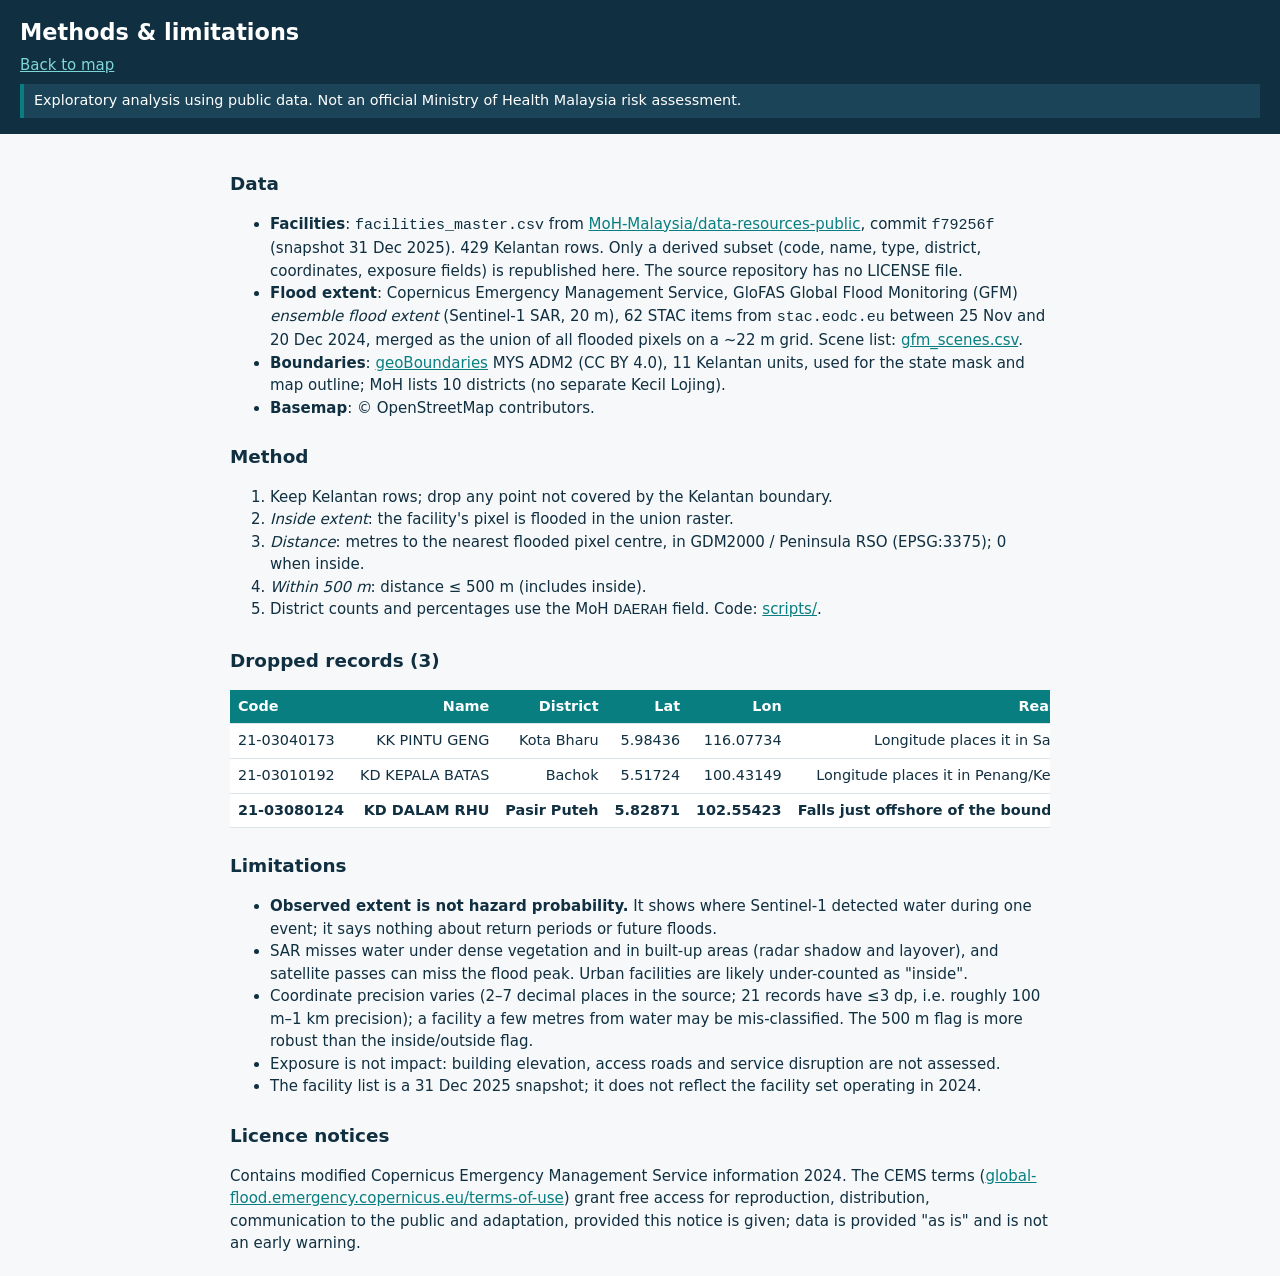
==== methods.html @ cee4d5ee "Kelantan health-facility flood exposure map (GFM Nov-Dec 2024)" ====
<!doctype html>
<html lang="en">
<head>
<meta charset="utf-8">
<meta name="viewport" content="width=device-width, initial-scale=1">
<title>Methods &amp; limitations · Kelantan Flood Exposure of Health Facilities</title>
<link rel="stylesheet" href="style.css">
</head>
<body>
<header>
  <h1>Methods &amp; limitations</h1>
  <p class="sub"><a href="index.html">Back to map</a></p>
  <p class="disclaimer" role="note">Exploratory analysis using public data. Not an official Ministry of Health Malaysia risk assessment.</p>
</header>
<article>
<h2>Data</h2>
<ul>
  <li><strong>Facilities</strong>: <code>facilities_master.csv</code> from <a href="https://github.com/MoH-Malaysia/data-resources-public">MoH-Malaysia/data-resources-public</a>, commit <code>f79256f</code> (snapshot 31 Dec 2025). 429 Kelantan rows. Only a derived subset (code, name, type, district, coordinates, exposure fields) is republished here. The source repository has no LICENSE file.</li>
  <li><strong>Flood extent</strong>: Copernicus Emergency Management Service, GloFAS Global Flood Monitoring (GFM) <em>ensemble flood extent</em> (Sentinel-1 SAR, 20 m), 62 STAC items from <code>stac.eodc.eu</code> between 25 Nov and 20 Dec 2024, merged as the union of all flooded pixels on a ~22 m grid. Scene list: <a href="data/gfm_scenes.csv">gfm_scenes.csv</a>.</li>
  <li><strong>Boundaries</strong>: <a href="https://www.geoboundaries.org/">geoBoundaries</a> MYS ADM2 (CC BY 4.0), 11 Kelantan units, used for the state mask and map outline; MoH lists 10 districts (no separate Kecil Lojing).</li>
  <li><strong>Basemap</strong>: © OpenStreetMap contributors.</li>
</ul>
<h2>Method</h2>
<ol>
  <li>Keep Kelantan rows; drop any point not covered by the Kelantan boundary.</li>
  <li><em>Inside extent</em>: the facility's pixel is flooded in the union raster.</li>
  <li><em>Distance</em>: metres to the nearest flooded pixel centre, in GDM2000 / Peninsula RSO (EPSG:3375); 0 when inside.</li>
  <li><em>Within 500 m</em>: distance ≤ 500 m (includes inside).</li>
  <li>District counts and percentages use the MoH <code>DAERAH</code> field. Code: <a href="https://github.com/ruhaifimd/kelantan-flood-health-facilities/tree/main/scripts">scripts/</a>.</li>
</ol>
<h2>Dropped records (3)</h2>
<div class="tablewrap"><table>
<thead><tr><th>Code</th><th>Name</th><th>District</th><th>Lat</th><th>Lon</th><th>Reason</th></tr></thead>
<tbody>
<tr><td>21-03040173</td><td>KK PINTU GENG</td><td>Kota Bharu</td><td>5.98436</td><td>116.07734</td><td>Longitude places it in Sabah</td></tr>
<tr><td>21-03010192</td><td>KD KEPALA BATAS</td><td>Bachok</td><td>5.51724</td><td>100.43149</td><td>Longitude places it in Penang/Kedah</td></tr>
<tr><td>21-03080124</td><td>KD DALAM RHU</td><td>Pasir Puteh</td><td>5.82871</td><td>102.55423</td><td>Falls just offshore of the boundary</td></tr>
</tbody></table></div>
<h2>Limitations</h2>
<ul>
  <li><strong>Observed extent is not hazard probability.</strong> It shows where Sentinel-1 detected water during one event; it says nothing about return periods or future floods.</li>
  <li>SAR misses water under dense vegetation and in built-up areas (radar shadow and layover), and satellite passes can miss the flood peak. Urban facilities are likely under-counted as "inside".</li>
  <li>Coordinate precision varies (2–7 decimal places in the source; 21 records have ≤3 dp, i.e. roughly 100 m–1 km precision); a facility a few metres from water may be mis-classified. The 500 m flag is more robust than the inside/outside flag.</li>
  <li>Exposure is not impact: building elevation, access roads and service disruption are not assessed.</li>
  <li>The facility list is a 31 Dec 2025 snapshot; it does not reflect the facility set operating in 2024.</li>
</ul>
<h2>Licence notices</h2>
<p>Contains modified Copernicus Emergency Management Service information 2024. The CEMS terms (<a href="https://global-flood.emergency.copernicus.eu/terms-of-use/">global-flood.emergency.copernicus.eu/terms-of-use</a>) grant free access for reproduction, distribution, communication to the public and adaptation, provided this notice is given; data is provided "as is" and is not an early warning.</p>
</article>
</body>
</html>
---- style.css ----
body{margin:0;font:15px/1.5 system-ui,-apple-system,"Segoe UI",sans-serif;color:#102f40;background:#f6f8f9}
header{background:#102f40;color:#fff;padding:16px 20px}
header h1{margin:0;font-size:1.4rem}
header a{color:#7fd6d7}
.sub{margin:4px 0}
.disclaimer{margin:8px 0 0;padding:6px 10px;border-left:4px solid #087e80;background:#1b4458;font-size:.9rem}
main{max-width:1200px;margin:0 auto;padding:12px 16px}
.controls{display:flex;flex-wrap:wrap;gap:12px;align-items:center;margin-bottom:10px}
select{font:inherit;padding:6px;border:1px solid #087e80;border-radius:4px;min-height:36px}
#map{height:70vh;min-height:380px;border:1px solid #c9d4da;border-radius:6px}
.legend{background:#fff;padding:8px 10px;border-radius:4px;box-shadow:0 1px 4px #0004;font-size:12px;line-height:1.6}
.legend i{display:inline-block;width:11px;height:11px;border-radius:50%;margin-right:6px;vertical-align:-1px;border:1px solid #fff}
.legend i.sq{border-radius:0;background:#1f6fc8;opacity:.8}
h2{font-size:1.15rem;margin-top:24px}
.note{font-size:.9rem;color:#33505f}
a{color:#087e80}
.tablewrap{overflow-x:auto}
table{border-collapse:collapse;width:100%;background:#fff;font-size:.9rem}
th,td{padding:6px 8px;border-bottom:1px solid #dde5e9;text-align:right;white-space:nowrap}
th:first-child,td:first-child{text-align:left}
th{background:#087e80;color:#fff}
tbody tr:last-child{font-weight:600}
footer{max-width:1200px;margin:24px auto;padding:0 16px 24px;font-size:.85rem;color:#33505f}
article{max-width:820px;margin:0 auto;padding:12px 16px}
@media (max-width:600px){header h1{font-size:1.15rem}#map{height:60vh}.legend{font-size:11px;padding:6px}}
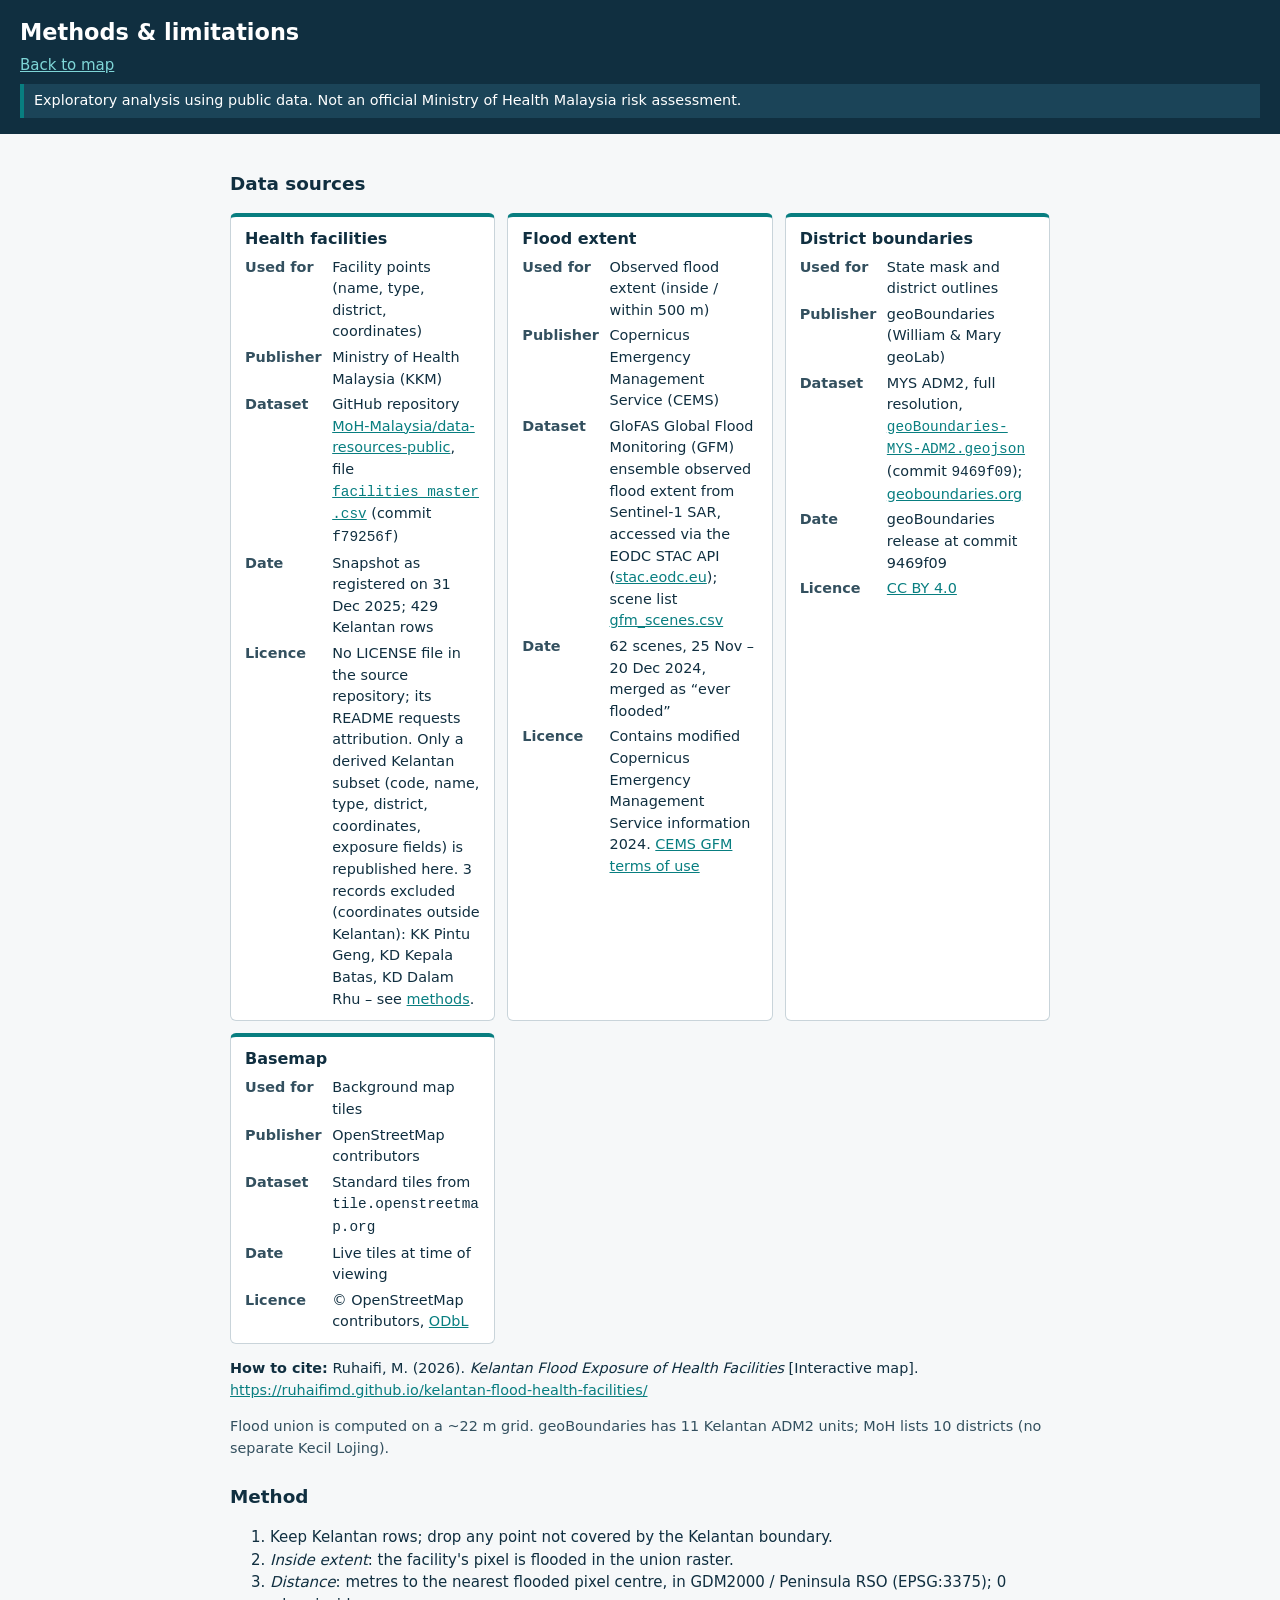
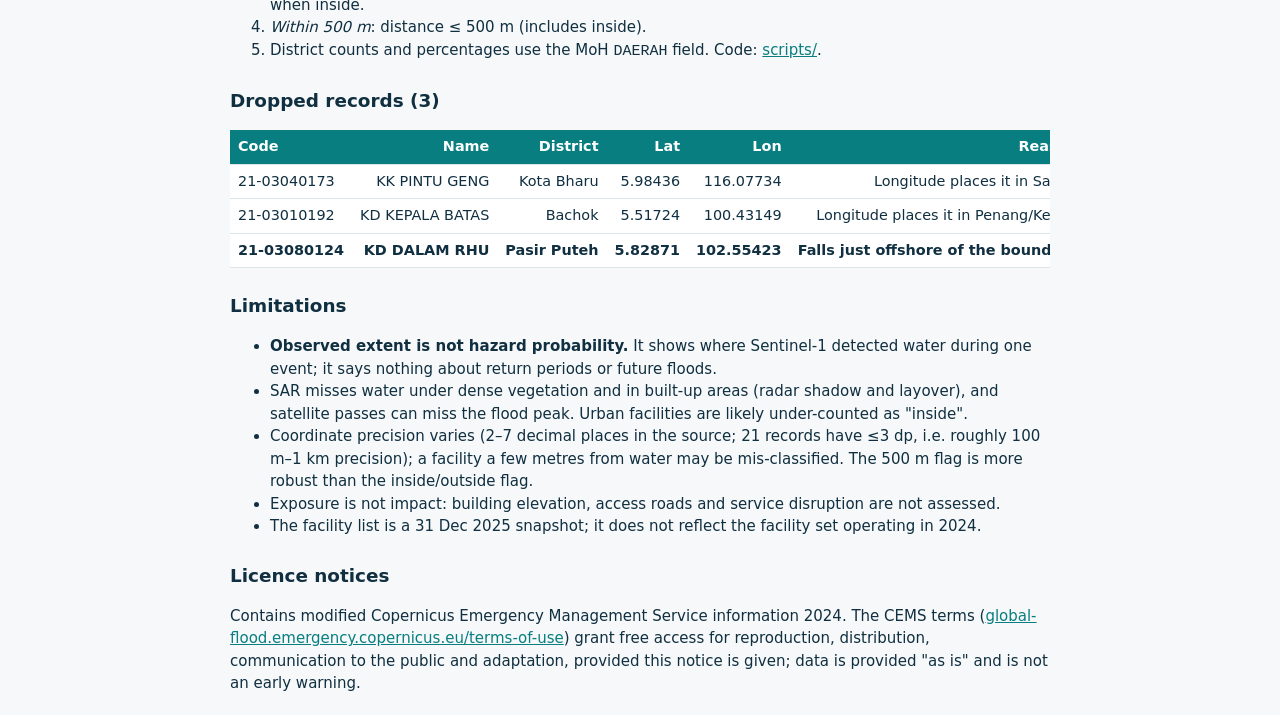
==== commit 6d553975: "Add prominent Data sources section to map, methods and README" ====
--- a/methods.html
+++ b/methods.html
@@ -13,13 +13,25 @@
   <p class="disclaimer" role="note">Exploratory analysis using public data. Not an official Ministry of Health Malaysia risk assessment.</p>
 </header>
 <article>
-<h2>Data</h2>
-<ul>
-  <li><strong>Facilities</strong>: <code>facilities_master.csv</code> from <a href="https://github.com/MoH-Malaysia/data-resources-public">MoH-Malaysia/data-resources-public</a>, commit <code>f79256f</code> (snapshot 31 Dec 2025). 429 Kelantan rows. Only a derived subset (code, name, type, district, coordinates, exposure fields) is republished here. The source repository has no LICENSE file.</li>
-  <li><strong>Flood extent</strong>: Copernicus Emergency Management Service, GloFAS Global Flood Monitoring (GFM) <em>ensemble flood extent</em> (Sentinel-1 SAR, 20 m), 62 STAC items from <code>stac.eodc.eu</code> between 25 Nov and 20 Dec 2024, merged as the union of all flooded pixels on a ~22 m grid. Scene list: <a href="data/gfm_scenes.csv">gfm_scenes.csv</a>.</li>
-  <li><strong>Boundaries</strong>: <a href="https://www.geoboundaries.org/">geoBoundaries</a> MYS ADM2 (CC BY 4.0), 11 Kelantan units, used for the state mask and map outline; MoH lists 10 districts (no separate Kecil Lojing).</li>
-  <li><strong>Basemap</strong>: © OpenStreetMap contributors.</li>
-</ul>
+<section style="max-width:none" id="sources" class="sources" aria-labelledby="sources-h">
+    <h2 id="sources-h">Data sources</h2>
+    <div class="srcgrid">
+    <div class="src"><h3>Health facilities</h3><dl>
+      <dt>Used for</dt><dd>Facility points (name, type, district, coordinates)</dd><dt>Publisher</dt><dd>Ministry of Health Malaysia (KKM)</dd><dt>Dataset</dt><dd>GitHub repository <a href="https://github.com/MoH-Malaysia/data-resources-public">MoH-Malaysia/data-resources-public</a>, file <a href="https://github.com/MoH-Malaysia/data-resources-public/blob/f79256f/facilities_master.csv"><code>facilities_master.csv</code></a> (commit <code>f79256f</code>)</dd><dt>Date</dt><dd>Snapshot as registered on 31 Dec 2025; 429 Kelantan rows</dd><dt>Licence</dt><dd>No LICENSE file in the source repository; its README requests attribution. Only a derived Kelantan subset (code, name, type, district, coordinates, exposure fields) is republished here. 3 records excluded (coordinates outside Kelantan): KK Pintu Geng, KD Kepala Batas, KD Dalam Rhu &ndash; see <a href="methods.html#dropped">methods</a>.</dd>
+    </dl></div>
+    <div class="src"><h3>Flood extent</h3><dl>
+      <dt>Used for</dt><dd>Observed flood extent (inside / within 500 m)</dd><dt>Publisher</dt><dd>Copernicus Emergency Management Service (CEMS)</dd><dt>Dataset</dt><dd>GloFAS Global Flood Monitoring (GFM) ensemble observed flood extent from Sentinel-1 SAR, accessed via the EODC STAC API (<a href="https://stac.eodc.eu/api/v1">stac.eodc.eu</a>); scene list <a href="data/gfm_scenes.csv">gfm_scenes.csv</a></dd><dt>Date</dt><dd>62 scenes, 25 Nov &ndash; 20 Dec 2024, merged as &ldquo;ever flooded&rdquo;</dd><dt>Licence</dt><dd>Contains modified Copernicus Emergency Management Service information 2024. <a href="https://global-flood.emergency.copernicus.eu/terms-of-use/">CEMS GFM terms of use</a></dd>
+    </dl></div>
+    <div class="src"><h3>District boundaries</h3><dl>
+      <dt>Used for</dt><dd>State mask and district outlines</dd><dt>Publisher</dt><dd>geoBoundaries (William &amp; Mary geoLab)</dd><dt>Dataset</dt><dd>MYS ADM2, full resolution, <a href="https://github.com/wmgeolab/geoBoundaries/raw/9469f09/releaseData/gbOpen/MYS/ADM2/geoBoundaries-MYS-ADM2.geojson"><code>geoBoundaries-MYS-ADM2.geojson</code></a> (commit <code>9469f09</code>); <a href="https://www.geoboundaries.org/">geoboundaries.org</a></dd><dt>Date</dt><dd>geoBoundaries release at commit 9469f09</dd><dt>Licence</dt><dd><a href="https://creativecommons.org/licenses/by/4.0/">CC BY 4.0</a></dd>
+    </dl></div>
+    <div class="src"><h3>Basemap</h3><dl>
+      <dt>Used for</dt><dd>Background map tiles</dd><dt>Publisher</dt><dd>OpenStreetMap contributors</dd><dt>Dataset</dt><dd>Standard tiles from <code>tile.openstreetmap.org</code></dd><dt>Date</dt><dd>Live tiles at time of viewing</dd><dt>Licence</dt><dd>&copy; OpenStreetMap contributors, <a href="https://www.openstreetmap.org/copyright">ODbL</a></dd>
+    </dl></div>
+    </div>
+    <p class="cite"><strong>How to cite:</strong> Ruhaifi, M. (2026). <em>Kelantan Flood Exposure of Health Facilities</em> [Interactive map]. <a href="https://ruhaifimd.github.io/kelantan-flood-health-facilities/">https://ruhaifimd.github.io/kelantan-flood-health-facilities/</a></p>
+  </section>
+<p class="note">Flood union is computed on a ~22 m grid. geoBoundaries has 11 Kelantan ADM2 units; MoH lists 10 districts (no separate Kecil Lojing).</p>
 <h2>Method</h2>
 <ol>
   <li>Keep Kelantan rows; drop any point not covered by the Kelantan boundary.</li>
@@ -28,7 +40,7 @@
   <li><em>Within 500 m</em>: distance ≤ 500 m (includes inside).</li>
   <li>District counts and percentages use the MoH <code>DAERAH</code> field. Code: <a href="https://github.com/ruhaifimd/kelantan-flood-health-facilities/tree/main/scripts">scripts/</a>.</li>
 </ol>
-<h2>Dropped records (3)</h2>
+<h2 id="dropped">Dropped records (3)</h2>
 <div class="tablewrap"><table>
 <thead><tr><th>Code</th><th>Name</th><th>District</th><th>Lat</th><th>Lon</th><th>Reason</th></tr></thead>
 <tbody>
--- a/style.css
+++ b/style.css
@@ -23,3 +23,11 @@
 footer{max-width:1200px;margin:24px auto;padding:0 16px 24px;font-size:.85rem;color:#33505f}
 article{max-width:820px;margin:0 auto;padding:12px 16px}
 @media (max-width:600px){header h1{font-size:1.15rem}#map{height:60vh}.legend{font-size:11px;padding:6px}}
+.srcgrid{display:grid;grid-template-columns:repeat(auto-fit,minmax(260px,1fr));gap:12px}
+.src{background:#fff;border:1px solid #c9d4da;border-top:4px solid #087e80;border-radius:6px;padding:10px 14px;font-size:.9rem;overflow-wrap:anywhere}
+.src h3{margin:0 0 6px;font-size:1rem;color:#102f40}
+.src dl{margin:0;display:grid;grid-template-columns:5.5em 1fr;gap:4px 8px}
+.src dt{font-weight:600;color:#33505f}
+.src dd{margin:0}
+.sources a,.cite a{text-decoration:underline;font-weight:500}
+.cite{font-size:.9rem;overflow-wrap:anywhere}
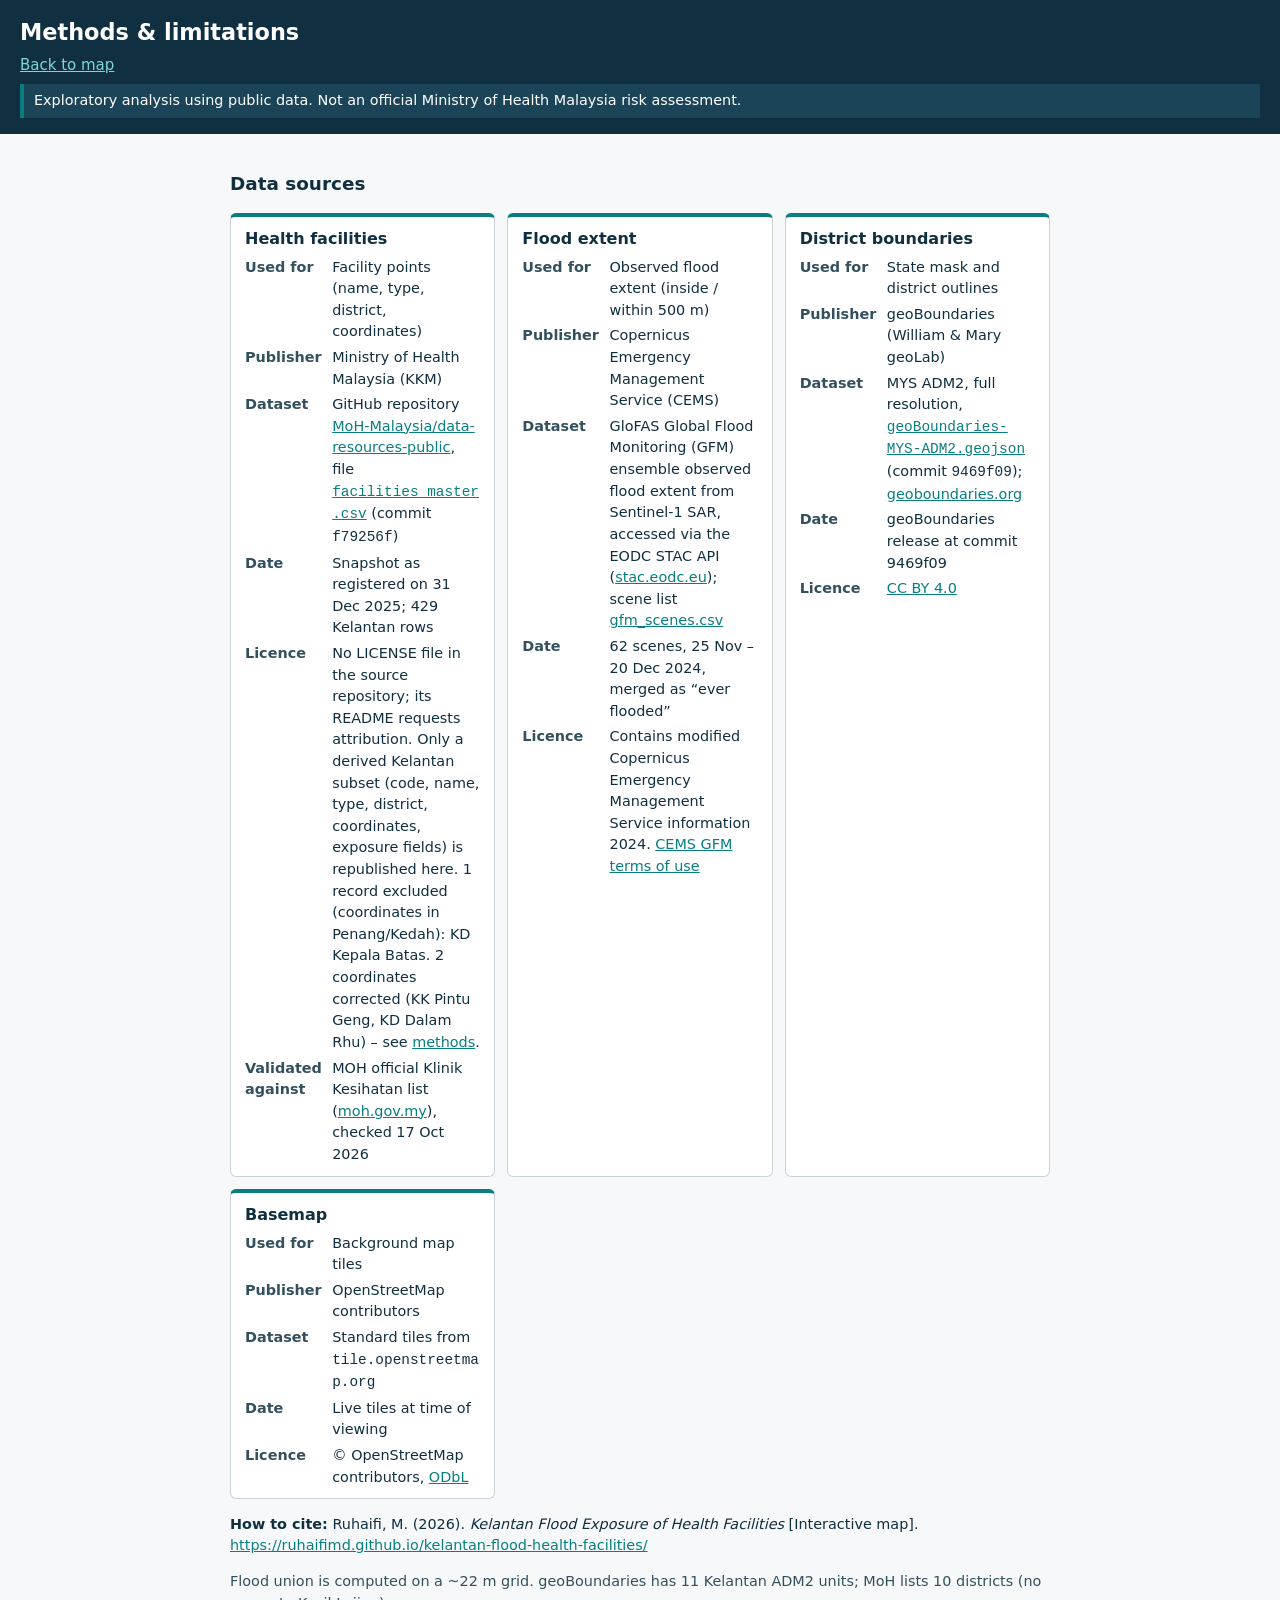
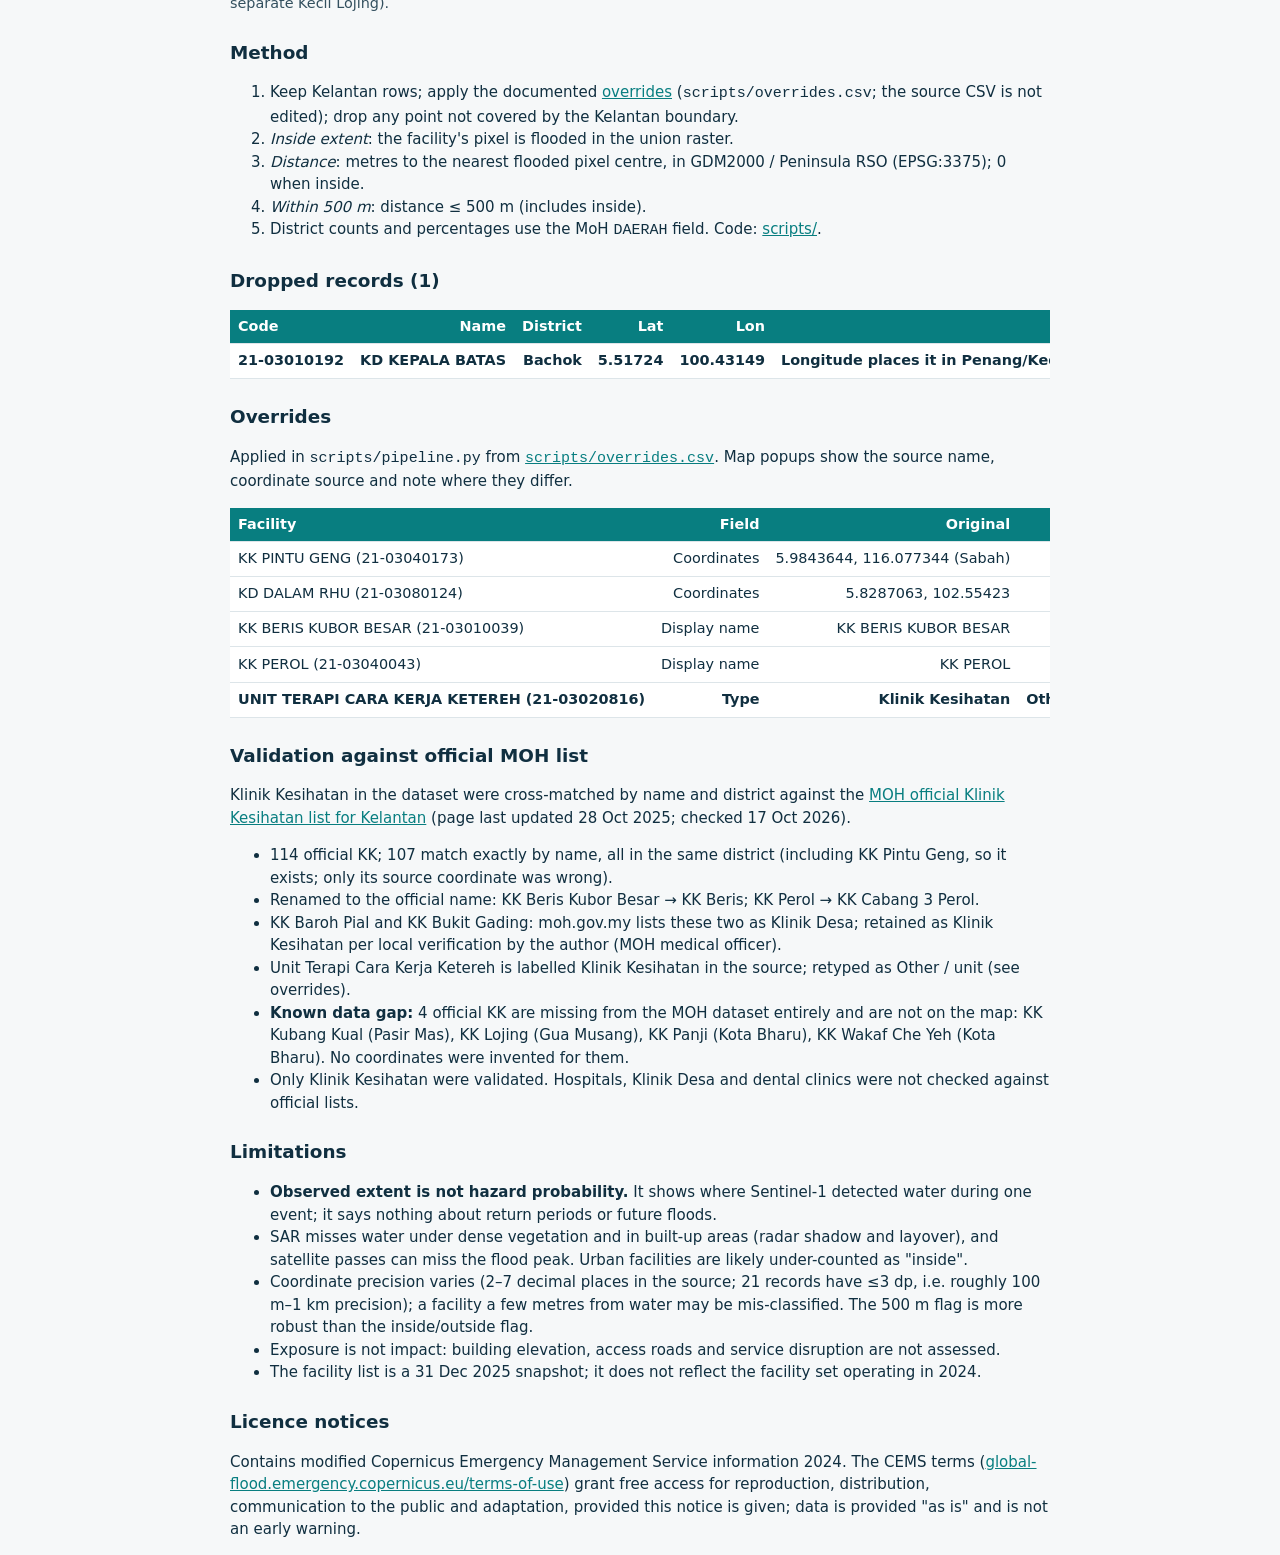
==== commit e552e0f6: "Apply documented overrides, validate against official MOH KK list, re-run analysis - scripts/overrid" ====
--- a/methods.html
+++ b/methods.html
@@ -17,7 +17,7 @@
     <h2 id="sources-h">Data sources</h2>
     <div class="srcgrid">
     <div class="src"><h3>Health facilities</h3><dl>
-      <dt>Used for</dt><dd>Facility points (name, type, district, coordinates)</dd><dt>Publisher</dt><dd>Ministry of Health Malaysia (KKM)</dd><dt>Dataset</dt><dd>GitHub repository <a href="https://github.com/MoH-Malaysia/data-resources-public">MoH-Malaysia/data-resources-public</a>, file <a href="https://github.com/MoH-Malaysia/data-resources-public/blob/f79256f/facilities_master.csv"><code>facilities_master.csv</code></a> (commit <code>f79256f</code>)</dd><dt>Date</dt><dd>Snapshot as registered on 31 Dec 2025; 429 Kelantan rows</dd><dt>Licence</dt><dd>No LICENSE file in the source repository; its README requests attribution. Only a derived Kelantan subset (code, name, type, district, coordinates, exposure fields) is republished here. 3 records excluded (coordinates outside Kelantan): KK Pintu Geng, KD Kepala Batas, KD Dalam Rhu &ndash; see <a href="methods.html#dropped">methods</a>.</dd>
+      <dt>Used for</dt><dd>Facility points (name, type, district, coordinates)</dd><dt>Publisher</dt><dd>Ministry of Health Malaysia (KKM)</dd><dt>Dataset</dt><dd>GitHub repository <a href="https://github.com/MoH-Malaysia/data-resources-public">MoH-Malaysia/data-resources-public</a>, file <a href="https://github.com/MoH-Malaysia/data-resources-public/blob/f79256f/facilities_master.csv"><code>facilities_master.csv</code></a> (commit <code>f79256f</code>)</dd><dt>Date</dt><dd>Snapshot as registered on 31 Dec 2025; 429 Kelantan rows</dd><dt>Licence</dt><dd>No LICENSE file in the source repository; its README requests attribution. Only a derived Kelantan subset (code, name, type, district, coordinates, exposure fields) is republished here. 1 record excluded (coordinates in Penang/Kedah): KD Kepala Batas. 2 coordinates corrected (KK Pintu Geng, KD Dalam Rhu) &ndash; see <a href="methods.html#overrides">methods</a>.</dd><dt>Validated against</dt><dd>MOH official Klinik Kesihatan list (<a href="https://www.moh.gov.my/fasiliti-kesihatan/klinik-kesihatan/kelantan">moh.gov.my</a>), checked 17 Oct 2026</dd>
     </dl></div>
     <div class="src"><h3>Flood extent</h3><dl>
       <dt>Used for</dt><dd>Observed flood extent (inside / within 500 m)</dd><dt>Publisher</dt><dd>Copernicus Emergency Management Service (CEMS)</dd><dt>Dataset</dt><dd>GloFAS Global Flood Monitoring (GFM) ensemble observed flood extent from Sentinel-1 SAR, accessed via the EODC STAC API (<a href="https://stac.eodc.eu/api/v1">stac.eodc.eu</a>); scene list <a href="data/gfm_scenes.csv">gfm_scenes.csv</a></dd><dt>Date</dt><dd>62 scenes, 25 Nov &ndash; 20 Dec 2024, merged as &ldquo;ever flooded&rdquo;</dd><dt>Licence</dt><dd>Contains modified Copernicus Emergency Management Service information 2024. <a href="https://global-flood.emergency.copernicus.eu/terms-of-use/">CEMS GFM terms of use</a></dd>
@@ -34,20 +34,39 @@
 <p class="note">Flood union is computed on a ~22 m grid. geoBoundaries has 11 Kelantan ADM2 units; MoH lists 10 districts (no separate Kecil Lojing).</p>
 <h2>Method</h2>
 <ol>
-  <li>Keep Kelantan rows; drop any point not covered by the Kelantan boundary.</li>
+  <li>Keep Kelantan rows; apply the documented <a href="#overrides">overrides</a> (<code>scripts/overrides.csv</code>; the source CSV is not edited); drop any point not covered by the Kelantan boundary.</li>
   <li><em>Inside extent</em>: the facility's pixel is flooded in the union raster.</li>
   <li><em>Distance</em>: metres to the nearest flooded pixel centre, in GDM2000 / Peninsula RSO (EPSG:3375); 0 when inside.</li>
   <li><em>Within 500 m</em>: distance ≤ 500 m (includes inside).</li>
   <li>District counts and percentages use the MoH <code>DAERAH</code> field. Code: <a href="https://github.com/ruhaifimd/kelantan-flood-health-facilities/tree/main/scripts">scripts/</a>.</li>
 </ol>
-<h2 id="dropped">Dropped records (3)</h2>
+<h2 id="dropped">Dropped records (1)</h2>
 <div class="tablewrap"><table>
 <thead><tr><th>Code</th><th>Name</th><th>District</th><th>Lat</th><th>Lon</th><th>Reason</th></tr></thead>
 <tbody>
-<tr><td>21-03040173</td><td>KK PINTU GENG</td><td>Kota Bharu</td><td>5.98436</td><td>116.07734</td><td>Longitude places it in Sabah</td></tr>
-<tr><td>21-03010192</td><td>KD KEPALA BATAS</td><td>Bachok</td><td>5.51724</td><td>100.43149</td><td>Longitude places it in Penang/Kedah</td></tr>
-<tr><td>21-03080124</td><td>KD DALAM RHU</td><td>Pasir Puteh</td><td>5.82871</td><td>102.55423</td><td>Falls just offshore of the boundary</td></tr>
+<tr><td>21-03010192</td><td>KD KEPALA BATAS</td><td>Bachok</td><td>5.51724</td><td>100.43149</td><td>Longitude places it in Penang/Kedah; no verified correction</td></tr>
 </tbody></table></div>
+<h2 id="overrides">Overrides</h2>
+<p>Applied in <code>scripts/pipeline.py</code> from <a href="https://github.com/ruhaifimd/kelantan-flood-health-facilities/blob/main/scripts/overrides.csv"><code>scripts/overrides.csv</code></a>. Map popups show the source name, coordinate source and note where they differ.</p>
+<div class="tablewrap"><table>
+<thead><tr><th>Facility</th><th>Field</th><th>Original</th><th>New</th><th>Source / reason</th></tr></thead>
+<tbody>
+<tr><td>KK PINTU GENG (21-03040173)</td><td>Coordinates</td><td>5.9843644, 116.077344 (Sabah)</td><td>6.1016354, 102.2305135</td><td>Google Maps place &ldquo;Klinik Kesihatan Pintu Geng, D111, Kampung Pintu Gang, 15100 Kota Bharu&rdquo;; location verified by the author (MOH medical officer). Flag: corrected (Google Maps, verified by author)</td></tr>
+<tr><td>KD DALAM RHU (21-03080124)</td><td>Coordinates</td><td>5.8287063, 102.55423</td><td>5.8460858, 102.5336464</td><td>Source point ~3 km outside Kelantan (Kuala Besut area, Terengganu). Snapped to the nearest point on the Kelantan boundary and moved 30 m inland; shift 2,982 m; position approximate. Flag: adjusted to nearest land (source point offshore)</td></tr>
+<tr><td>KK BERIS KUBOR BESAR (21-03010039)</td><td>Display name</td><td>KK BERIS KUBOR BESAR</td><td>KK Beris</td><td>Official MOH list (address Kubor Besar, Bachok). Source name kept in <code>source_name</code></td></tr>
+<tr><td>KK PEROL (21-03040043)</td><td>Display name</td><td>KK PEROL</td><td>KK Cabang 3 Perol</td><td>Official MOH list. Source name kept in <code>source_name</code></td></tr>
+<tr><td>UNIT TERAPI CARA KERJA KETEREH (21-03020816)</td><td>Type</td><td>Klinik Kesihatan</td><td>Other / unit (not counted as KK)</td><td>Mislabelled as Klinik Kesihatan in source; not on the official KK list. The official list has KK Ketereh, but it is not verified to be the same site, so the unit is not renamed</td></tr>
+</tbody></table></div>
+<h2 id="validation">Validation against official MOH list</h2>
+<p>Klinik Kesihatan in the dataset were cross-matched by name and district against the <a href="https://www.moh.gov.my/fasiliti-kesihatan/klinik-kesihatan/kelantan">MOH official Klinik Kesihatan list for Kelantan</a> (page last updated 28 Oct 2025; checked 17 Oct 2026).</p>
+<ul>
+  <li>114 official KK; 107 match exactly by name, all in the same district (including KK Pintu Geng, so it exists; only its source coordinate was wrong).</li>
+  <li>Renamed to the official name: KK Beris Kubor Besar &rarr; KK Beris; KK Perol &rarr; KK Cabang 3 Perol.</li>
+  <li>KK Baroh Pial and KK Bukit Gading: moh.gov.my lists these two as Klinik Desa; retained as Klinik Kesihatan per local verification by the author (MOH medical officer).</li>
+  <li>Unit Terapi Cara Kerja Ketereh is labelled Klinik Kesihatan in the source; retyped as Other / unit (see overrides).</li>
+  <li><strong>Known data gap:</strong> 4 official KK are missing from the MOH dataset entirely and are not on the map: KK Kubang Kual (Pasir Mas), KK Lojing (Gua Musang), KK Panji (Kota Bharu), KK Wakaf Che Yeh (Kota Bharu). No coordinates were invented for them.</li>
+  <li>Only Klinik Kesihatan were validated. Hospitals, Klinik Desa and dental clinics were not checked against official lists.</li>
+</ul>
 <h2>Limitations</h2>
 <ul>
   <li><strong>Observed extent is not hazard probability.</strong> It shows where Sentinel-1 detected water during one event; it says nothing about return periods or future floods.</li>
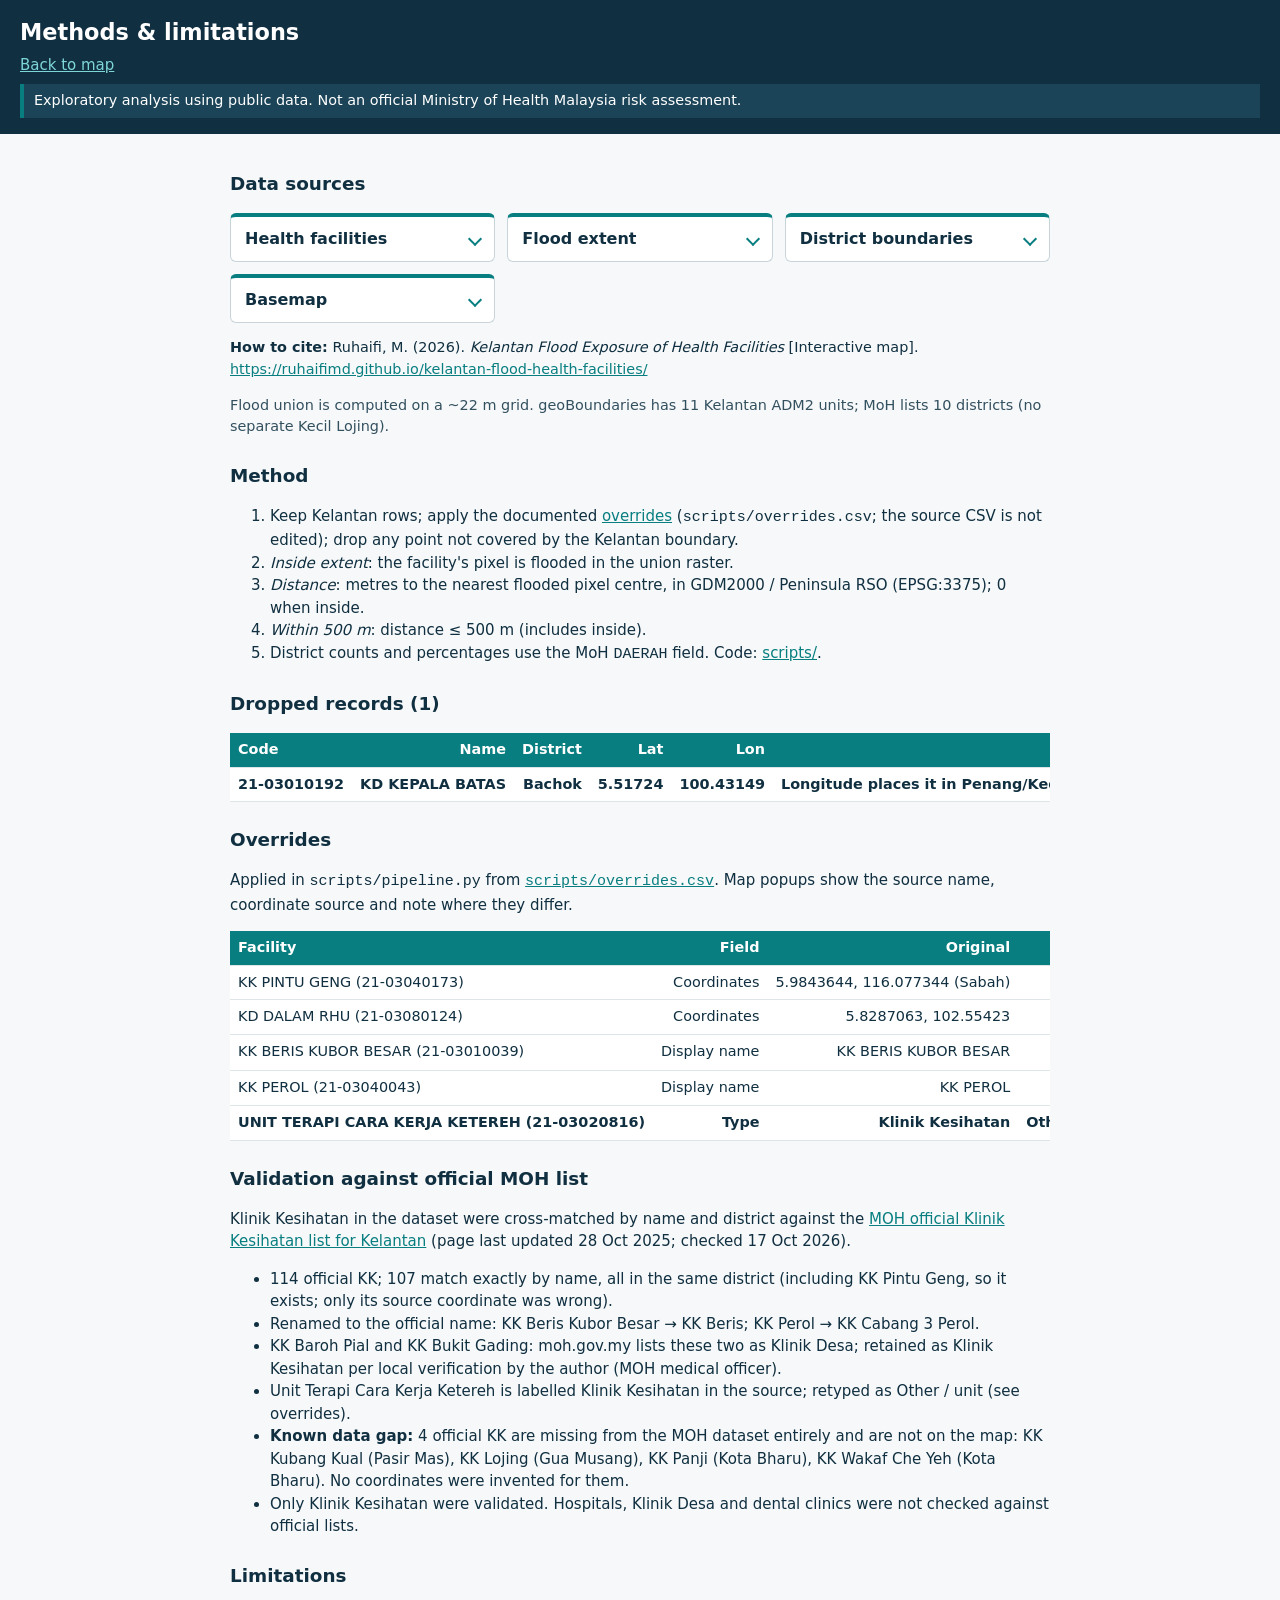
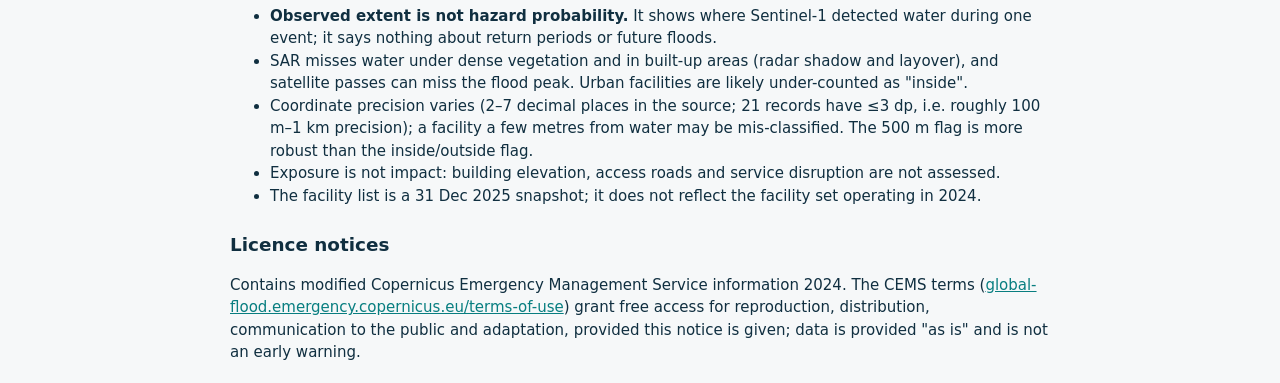
==== commit f620fa3b: "Collapse data source cards by default (native details/summary)" ====
--- a/methods.html
+++ b/methods.html
@@ -16,18 +16,18 @@
 <section style="max-width:none" id="sources" class="sources" aria-labelledby="sources-h">
     <h2 id="sources-h">Data sources</h2>
     <div class="srcgrid">
-    <div class="src"><h3>Health facilities</h3><dl>
+    <details class="src"><summary><h3>Health facilities</h3></summary><dl>
       <dt>Used for</dt><dd>Facility points (name, type, district, coordinates)</dd><dt>Publisher</dt><dd>Ministry of Health Malaysia (KKM)</dd><dt>Dataset</dt><dd>GitHub repository <a href="https://github.com/MoH-Malaysia/data-resources-public">MoH-Malaysia/data-resources-public</a>, file <a href="https://github.com/MoH-Malaysia/data-resources-public/blob/f79256f/facilities_master.csv"><code>facilities_master.csv</code></a> (commit <code>f79256f</code>)</dd><dt>Date</dt><dd>Snapshot as registered on 31 Dec 2025; 429 Kelantan rows</dd><dt>Licence</dt><dd>No LICENSE file in the source repository; its README requests attribution. Only a derived Kelantan subset (code, name, type, district, coordinates, exposure fields) is republished here. 1 record excluded (coordinates in Penang/Kedah): KD Kepala Batas. 2 coordinates corrected (KK Pintu Geng, KD Dalam Rhu) &ndash; see <a href="methods.html#overrides">methods</a>.</dd><dt>Validated against</dt><dd>MOH official Klinik Kesihatan list (<a href="https://www.moh.gov.my/fasiliti-kesihatan/klinik-kesihatan/kelantan">moh.gov.my</a>), checked 17 Oct 2026</dd>
-    </dl></div>
-    <div class="src"><h3>Flood extent</h3><dl>
+    </dl></details>
+    <details class="src"><summary><h3>Flood extent</h3></summary><dl>
       <dt>Used for</dt><dd>Observed flood extent (inside / within 500 m)</dd><dt>Publisher</dt><dd>Copernicus Emergency Management Service (CEMS)</dd><dt>Dataset</dt><dd>GloFAS Global Flood Monitoring (GFM) ensemble observed flood extent from Sentinel-1 SAR, accessed via the EODC STAC API (<a href="https://stac.eodc.eu/api/v1">stac.eodc.eu</a>); scene list <a href="data/gfm_scenes.csv">gfm_scenes.csv</a></dd><dt>Date</dt><dd>62 scenes, 25 Nov &ndash; 20 Dec 2024, merged as &ldquo;ever flooded&rdquo;</dd><dt>Licence</dt><dd>Contains modified Copernicus Emergency Management Service information 2024. <a href="https://global-flood.emergency.copernicus.eu/terms-of-use/">CEMS GFM terms of use</a></dd>
-    </dl></div>
-    <div class="src"><h3>District boundaries</h3><dl>
+    </dl></details>
+    <details class="src"><summary><h3>District boundaries</h3></summary><dl>
       <dt>Used for</dt><dd>State mask and district outlines</dd><dt>Publisher</dt><dd>geoBoundaries (William &amp; Mary geoLab)</dd><dt>Dataset</dt><dd>MYS ADM2, full resolution, <a href="https://github.com/wmgeolab/geoBoundaries/raw/9469f09/releaseData/gbOpen/MYS/ADM2/geoBoundaries-MYS-ADM2.geojson"><code>geoBoundaries-MYS-ADM2.geojson</code></a> (commit <code>9469f09</code>); <a href="https://www.geoboundaries.org/">geoboundaries.org</a></dd><dt>Date</dt><dd>geoBoundaries release at commit 9469f09</dd><dt>Licence</dt><dd><a href="https://creativecommons.org/licenses/by/4.0/">CC BY 4.0</a></dd>
-    </dl></div>
-    <div class="src"><h3>Basemap</h3><dl>
+    </dl></details>
+    <details class="src"><summary><h3>Basemap</h3></summary><dl>
       <dt>Used for</dt><dd>Background map tiles</dd><dt>Publisher</dt><dd>OpenStreetMap contributors</dd><dt>Dataset</dt><dd>Standard tiles from <code>tile.openstreetmap.org</code></dd><dt>Date</dt><dd>Live tiles at time of viewing</dd><dt>Licence</dt><dd>&copy; OpenStreetMap contributors, <a href="https://www.openstreetmap.org/copyright">ODbL</a></dd>
-    </dl></div>
+    </dl></details>
     </div>
     <p class="cite"><strong>How to cite:</strong> Ruhaifi, M. (2026). <em>Kelantan Flood Exposure of Health Facilities</em> [Interactive map]. <a href="https://ruhaifimd.github.io/kelantan-flood-health-facilities/">https://ruhaifimd.github.io/kelantan-flood-health-facilities/</a></p>
   </section>
--- a/style.css
+++ b/style.css
@@ -23,10 +23,15 @@
 footer{max-width:1200px;margin:24px auto;padding:0 16px 24px;font-size:.85rem;color:#33505f}
 article{max-width:820px;margin:0 auto;padding:12px 16px}
 @media (max-width:600px){header h1{font-size:1.15rem}#map{height:60vh}.legend{font-size:11px;padding:6px}}
-.srcgrid{display:grid;grid-template-columns:repeat(auto-fit,minmax(260px,1fr));gap:12px}
-.src{background:#fff;border:1px solid #c9d4da;border-top:4px solid #087e80;border-radius:6px;padding:10px 14px;font-size:.9rem;overflow-wrap:anywhere}
-.src h3{margin:0 0 6px;font-size:1rem;color:#102f40}
-.src dl{margin:0;display:grid;grid-template-columns:5.5em 1fr;gap:4px 8px}
+.srcgrid{display:grid;align-items:start;grid-template-columns:repeat(auto-fit,minmax(260px,1fr));gap:12px}
+.src{background:#fff;border:1px solid #c9d4da;border-top:4px solid #087e80;border-radius:6px;padding:0 14px;font-size:.9rem;overflow-wrap:anywhere}
+.src h3{margin:0;font-size:1rem;color:#102f40}
+.src summary{list-style:none;cursor:pointer;display:flex;align-items:center;justify-content:space-between;gap:8px;min-height:44px}
+.src summary::-webkit-details-marker{display:none}
+.src summary::after{content:"";flex:none;width:8px;height:8px;border-right:2px solid #087e80;border-bottom:2px solid #087e80;transform:rotate(45deg);transition:transform .2s}
+.src[open] summary::after{transform:rotate(-135deg)}
+.src summary:focus-visible{outline:3px solid #087e80;outline-offset:2px}
+.src dl{margin:0 0 12px;display:grid;grid-template-columns:5.5em 1fr;gap:4px 8px}
 .src dt{font-weight:600;color:#33505f}
 .src dd{margin:0}
 .sources a,.cite a{text-decoration:underline;font-weight:500}
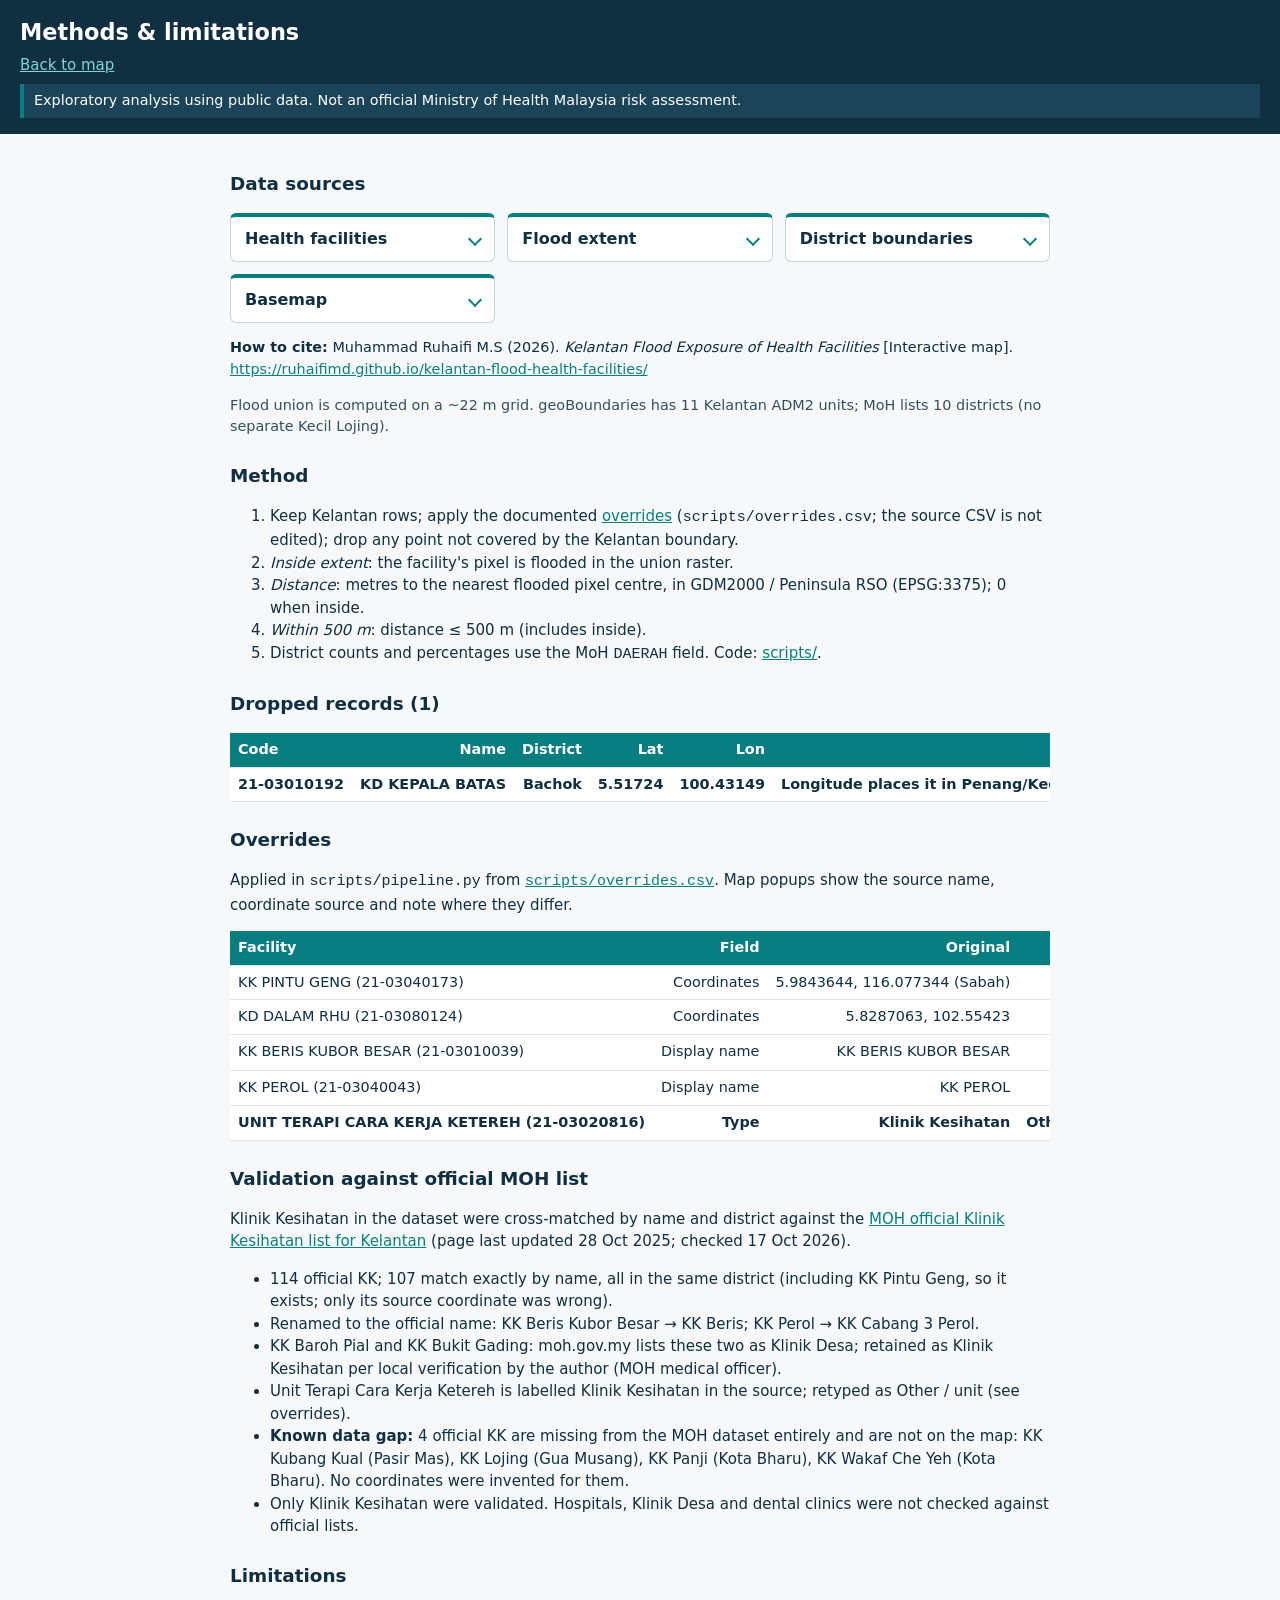
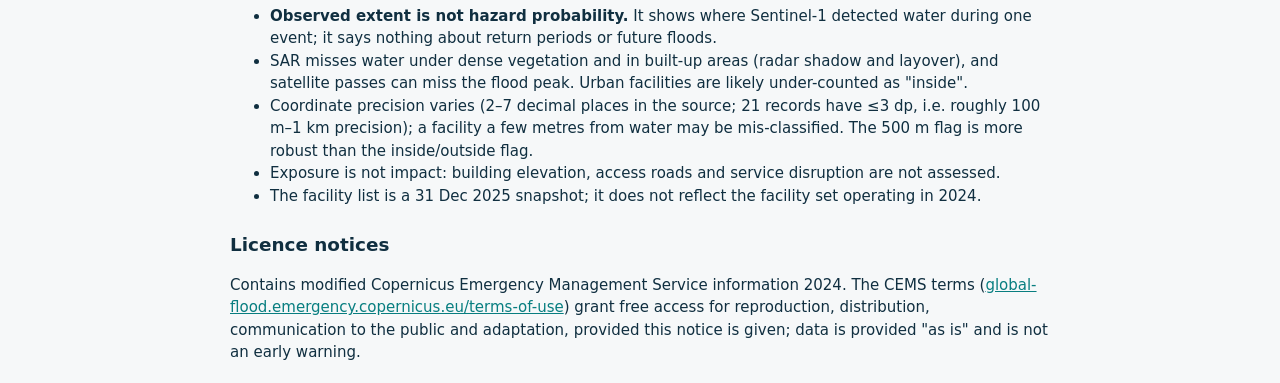
==== commit 949631b4: "Update How to cite author to Muhammad Ruhaifi M.S" ====
--- a/methods.html
+++ b/methods.html
@@ -29,7 +29,7 @@
       <dt>Used for</dt><dd>Background map tiles</dd><dt>Publisher</dt><dd>OpenStreetMap contributors</dd><dt>Dataset</dt><dd>Standard tiles from <code>tile.openstreetmap.org</code></dd><dt>Date</dt><dd>Live tiles at time of viewing</dd><dt>Licence</dt><dd>&copy; OpenStreetMap contributors, <a href="https://www.openstreetmap.org/copyright">ODbL</a></dd>
     </dl></details>
     </div>
-    <p class="cite"><strong>How to cite:</strong> Ruhaifi, M. (2026). <em>Kelantan Flood Exposure of Health Facilities</em> [Interactive map]. <a href="https://ruhaifimd.github.io/kelantan-flood-health-facilities/">https://ruhaifimd.github.io/kelantan-flood-health-facilities/</a></p>
+    <p class="cite"><strong>How to cite:</strong> Muhammad Ruhaifi M.S (2026). <em>Kelantan Flood Exposure of Health Facilities</em> [Interactive map]. <a href="https://ruhaifimd.github.io/kelantan-flood-health-facilities/">https://ruhaifimd.github.io/kelantan-flood-health-facilities/</a></p>
   </section>
 <p class="note">Flood union is computed on a ~22 m grid. geoBoundaries has 11 Kelantan ADM2 units; MoH lists 10 districts (no separate Kecil Lojing).</p>
 <h2>Method</h2>
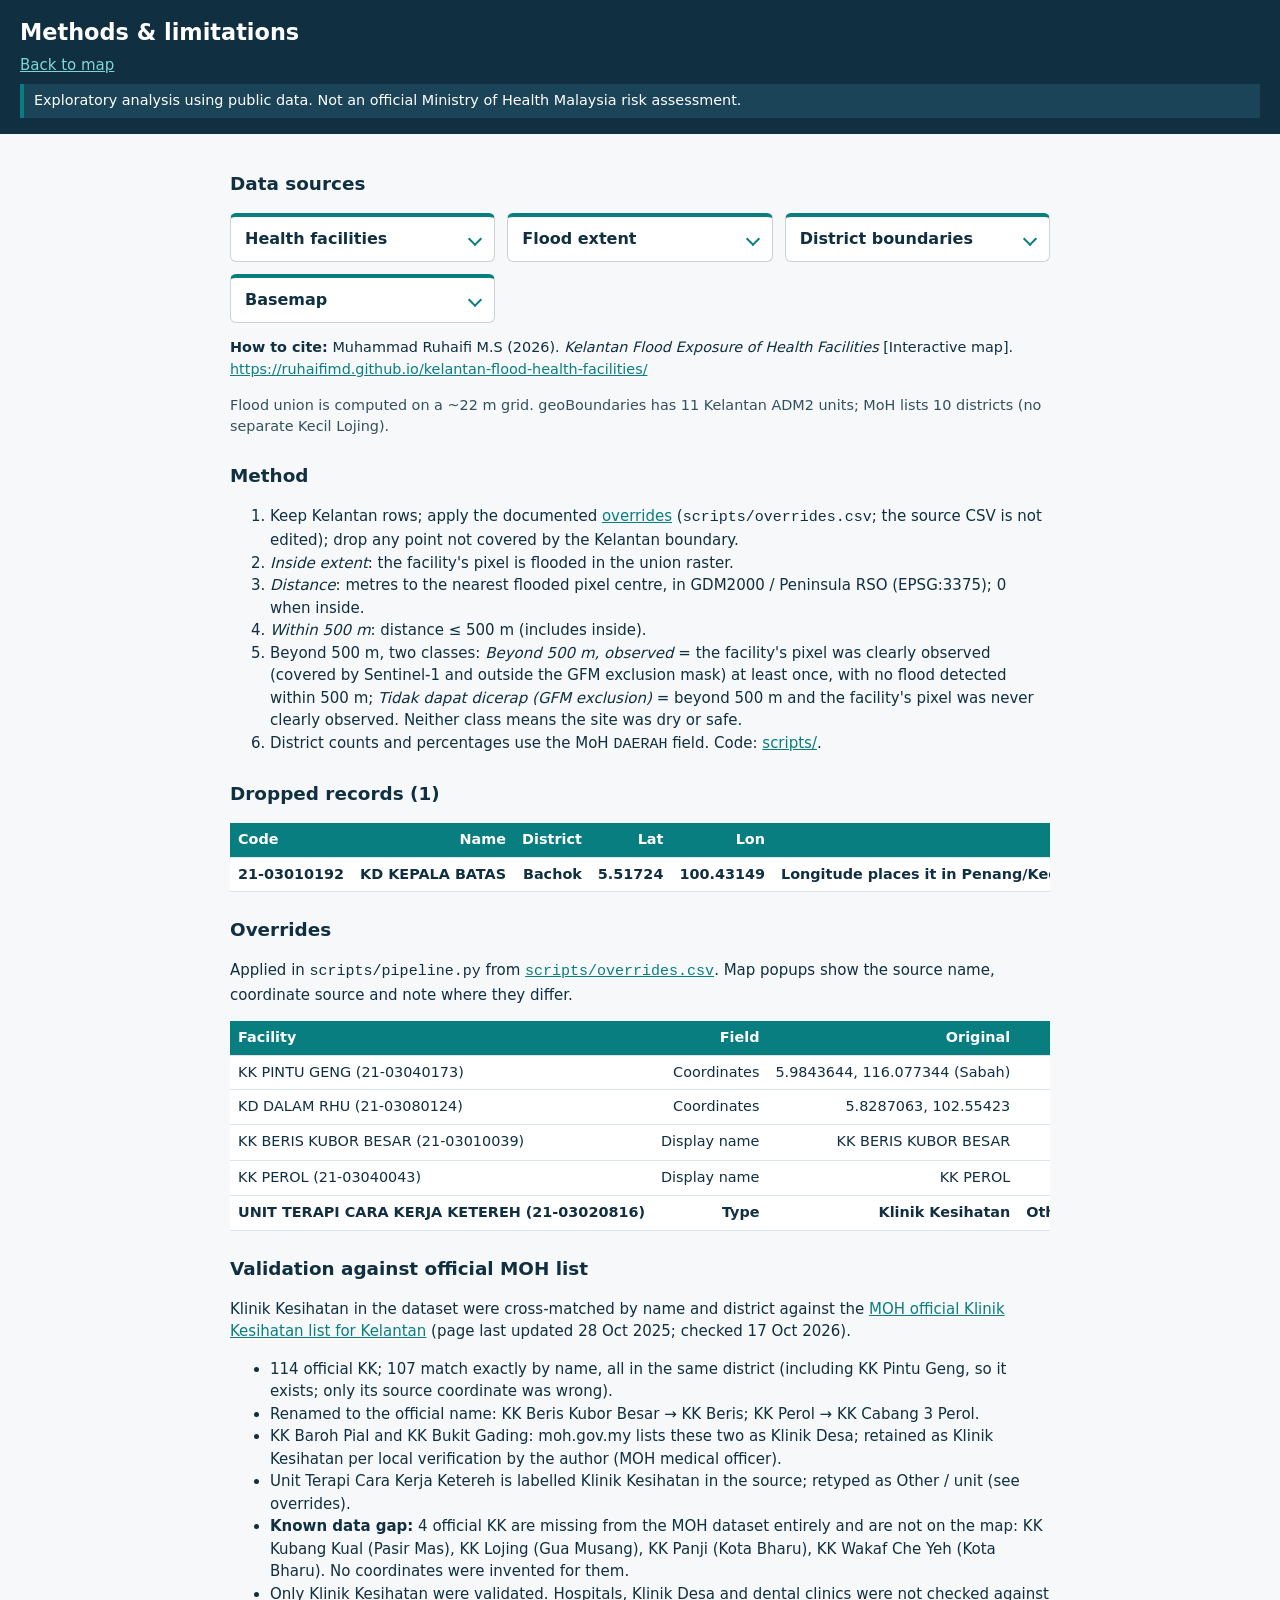
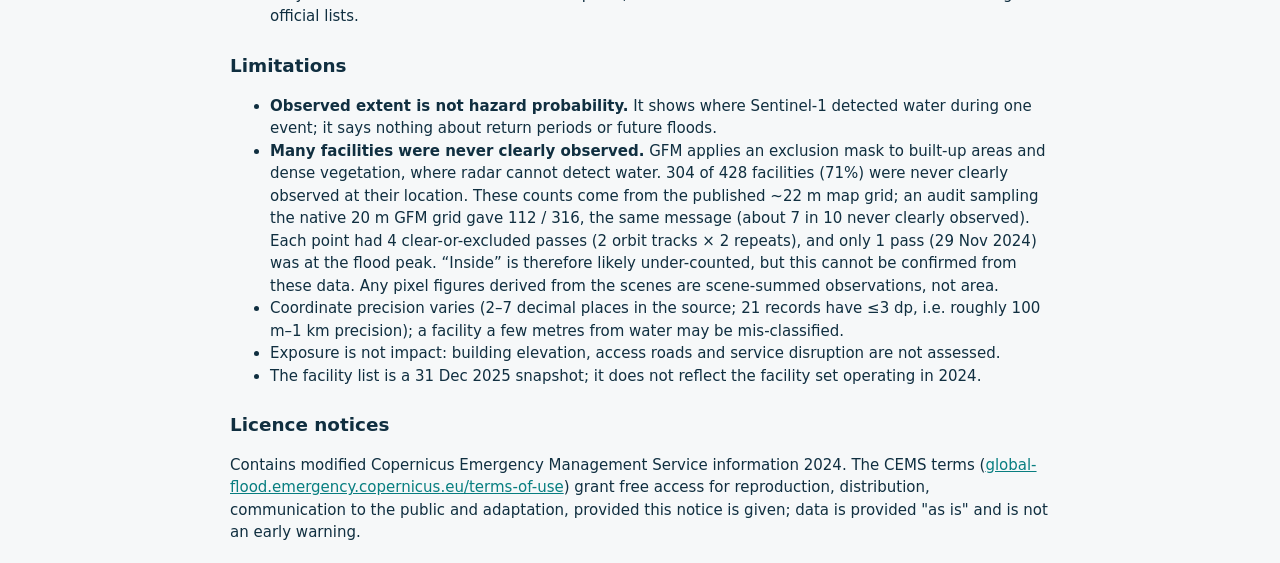
==== commit e393f525: "Honour GFM exclusion mask in observation status (124 observed / 304 never clearly observed) - pipeli" ====
--- a/methods.html
+++ b/methods.html
@@ -20,7 +20,7 @@
       <dt>Used for</dt><dd>Facility points (name, type, district, coordinates)</dd><dt>Publisher</dt><dd>Ministry of Health Malaysia (KKM)</dd><dt>Dataset</dt><dd>GitHub repository <a href="https://github.com/MoH-Malaysia/data-resources-public">MoH-Malaysia/data-resources-public</a>, file <a href="https://github.com/MoH-Malaysia/data-resources-public/blob/f79256f/facilities_master.csv"><code>facilities_master.csv</code></a> (commit <code>f79256f</code>)</dd><dt>Date</dt><dd>Snapshot as registered on 31 Dec 2025; 429 Kelantan rows</dd><dt>Licence</dt><dd>No LICENSE file in the source repository; its README requests attribution. Only a derived Kelantan subset (code, name, type, district, coordinates, exposure fields) is republished here. 1 record excluded (coordinates in Penang/Kedah): KD Kepala Batas. 2 coordinates corrected (KK Pintu Geng, KD Dalam Rhu) &ndash; see <a href="methods.html#overrides">methods</a>.</dd><dt>Validated against</dt><dd>MOH official Klinik Kesihatan list (<a href="https://www.moh.gov.my/fasiliti-kesihatan/klinik-kesihatan/kelantan">moh.gov.my</a>), checked 17 Oct 2026</dd>
     </dl></details>
     <details class="src"><summary><h3>Flood extent</h3></summary><dl>
-      <dt>Used for</dt><dd>Observed flood extent (inside / within 500 m)</dd><dt>Publisher</dt><dd>Copernicus Emergency Management Service (CEMS)</dd><dt>Dataset</dt><dd>GloFAS Global Flood Monitoring (GFM) ensemble observed flood extent from Sentinel-1 SAR, accessed via the EODC STAC API (<a href="https://stac.eodc.eu/api/v1">stac.eodc.eu</a>); scene list <a href="data/gfm_scenes.csv">gfm_scenes.csv</a></dd><dt>Date</dt><dd>62 scenes, 25 Nov &ndash; 20 Dec 2024, merged as &ldquo;ever flooded&rdquo;</dd><dt>Licence</dt><dd>Contains modified Copernicus Emergency Management Service information 2024. <a href="https://global-flood.emergency.copernicus.eu/terms-of-use/">CEMS GFM terms of use</a></dd>
+      <dt>Used for</dt><dd>Observed flood extent (inside / within 500 m)</dd><dt>Publisher</dt><dd>Copernicus Emergency Management Service (CEMS)</dd><dt>Dataset</dt><dd>GloFAS Global Flood Monitoring (GFM) ensemble observed flood extent from Sentinel-1 SAR, accessed via the EODC STAC API (<a href="https://stac.eodc.eu/api/v1">stac.eodc.eu</a>); scene list <a href="data/gfm_scenes.csv">gfm_scenes.csv</a></dd><dt>Date</dt><dd>62 GFM scenes match 25 Nov &ndash; 20 Dec 2024; only 28 contain Kelantan data (6 dates, 3 orbit tracks; one pass at the flood peak, 29 Nov 2024). They are merged as &ldquo;ever flooded&rdquo;</dd><dt>Licence</dt><dd>Contains modified Copernicus Emergency Management Service information 2024. <a href="https://global-flood.emergency.copernicus.eu/terms-of-use/">CEMS GFM terms of use</a></dd>
     </dl></details>
     <details class="src"><summary><h3>District boundaries</h3></summary><dl>
       <dt>Used for</dt><dd>State mask and district outlines</dd><dt>Publisher</dt><dd>geoBoundaries (William &amp; Mary geoLab)</dd><dt>Dataset</dt><dd>MYS ADM2, full resolution, <a href="https://github.com/wmgeolab/geoBoundaries/raw/9469f09/releaseData/gbOpen/MYS/ADM2/geoBoundaries-MYS-ADM2.geojson"><code>geoBoundaries-MYS-ADM2.geojson</code></a> (commit <code>9469f09</code>); <a href="https://www.geoboundaries.org/">geoboundaries.org</a></dd><dt>Date</dt><dd>geoBoundaries release at commit 9469f09</dd><dt>Licence</dt><dd><a href="https://creativecommons.org/licenses/by/4.0/">CC BY 4.0</a></dd>
@@ -38,6 +38,7 @@
   <li><em>Inside extent</em>: the facility's pixel is flooded in the union raster.</li>
   <li><em>Distance</em>: metres to the nearest flooded pixel centre, in GDM2000 / Peninsula RSO (EPSG:3375); 0 when inside.</li>
   <li><em>Within 500 m</em>: distance ≤ 500 m (includes inside).</li>
+  <li>Beyond 500 m, two classes: <em>Beyond 500 m, observed</em> = the facility's pixel was clearly observed (covered by Sentinel-1 and outside the GFM exclusion mask) at least once, with no flood detected within 500 m; <em>Tidak dapat dicerap (GFM exclusion)</em> = beyond 500 m and the facility's pixel was never clearly observed. Neither class means the site was dry or safe.</li>
   <li>District counts and percentages use the MoH <code>DAERAH</code> field. Code: <a href="https://github.com/ruhaifimd/kelantan-flood-health-facilities/tree/main/scripts">scripts/</a>.</li>
 </ol>
 <h2 id="dropped">Dropped records (1)</h2>
@@ -52,7 +53,7 @@
 <thead><tr><th>Facility</th><th>Field</th><th>Original</th><th>New</th><th>Source / reason</th></tr></thead>
 <tbody>
 <tr><td>KK PINTU GENG (21-03040173)</td><td>Coordinates</td><td>5.9843644, 116.077344 (Sabah)</td><td>6.1016354, 102.2305135</td><td>Google Maps place &ldquo;Klinik Kesihatan Pintu Geng, D111, Kampung Pintu Gang, 15100 Kota Bharu&rdquo;; location verified by the author (MOH medical officer). Flag: corrected (Google Maps, verified by author)</td></tr>
-<tr><td>KD DALAM RHU (21-03080124)</td><td>Coordinates</td><td>5.8287063, 102.55423</td><td>5.8460858, 102.5336464</td><td>Source point ~3 km outside Kelantan (Kuala Besut area, Terengganu). Snapped to the nearest point on the Kelantan boundary and moved 30 m inland; shift 2,982 m; position approximate. Flag: adjusted to nearest land (source point offshore)</td></tr>
+<tr><td>KD DALAM RHU (21-03080124)</td><td>Coordinates</td><td>5.8287063, 102.55423</td><td>5.853368, 102.5190078</td><td>Google Maps place &ldquo;Klinik Desa Dalam Rhu, Kampung Dalam Rhu, 16700 Cherang Ruku, Kelantan&rdquo;; location verified by the author. Original source coordinate was outside Kelantan and has been replaced with the verified location. Flag: corrected (Google Maps, verified by author)</td></tr>
 <tr><td>KK BERIS KUBOR BESAR (21-03010039)</td><td>Display name</td><td>KK BERIS KUBOR BESAR</td><td>KK Beris</td><td>Official MOH list (address Kubor Besar, Bachok). Source name kept in <code>source_name</code></td></tr>
 <tr><td>KK PEROL (21-03040043)</td><td>Display name</td><td>KK PEROL</td><td>KK Cabang 3 Perol</td><td>Official MOH list. Source name kept in <code>source_name</code></td></tr>
 <tr><td>UNIT TERAPI CARA KERJA KETEREH (21-03020816)</td><td>Type</td><td>Klinik Kesihatan</td><td>Other / unit (not counted as KK)</td><td>Mislabelled as Klinik Kesihatan in source; not on the official KK list. The official list has KK Ketereh, but it is not verified to be the same site, so the unit is not renamed</td></tr>
@@ -70,8 +71,8 @@
 <h2>Limitations</h2>
 <ul>
   <li><strong>Observed extent is not hazard probability.</strong> It shows where Sentinel-1 detected water during one event; it says nothing about return periods or future floods.</li>
-  <li>SAR misses water under dense vegetation and in built-up areas (radar shadow and layover), and satellite passes can miss the flood peak. Urban facilities are likely under-counted as "inside".</li>
-  <li>Coordinate precision varies (2–7 decimal places in the source; 21 records have ≤3 dp, i.e. roughly 100 m–1 km precision); a facility a few metres from water may be mis-classified. The 500 m flag is more robust than the inside/outside flag.</li>
+  <li><strong>Many facilities were never clearly observed.</strong> GFM applies an exclusion mask to built-up areas and dense vegetation, where radar cannot detect water. 304 of 428 facilities (71%) were never clearly observed at their location. These counts come from the published ~22 m map grid; an audit sampling the native 20 m GFM grid gave 112 / 316, the same message (about 7 in 10 never clearly observed). Each point had 4 clear-or-excluded passes (2 orbit tracks &times; 2 repeats), and only 1 pass (29 Nov 2024) was at the flood peak. &ldquo;Inside&rdquo; is therefore likely under-counted, but this cannot be confirmed from these data. Any pixel figures derived from the scenes are scene-summed observations, not area.</li>
+  <li>Coordinate precision varies (2–7 decimal places in the source; 21 records have ≤3 dp, i.e. roughly 100 m–1 km precision); a facility a few metres from water may be mis-classified.</li>
   <li>Exposure is not impact: building elevation, access roads and service disruption are not assessed.</li>
   <li>The facility list is a 31 Dec 2025 snapshot; it does not reflect the facility set operating in 2024.</li>
 </ul>
